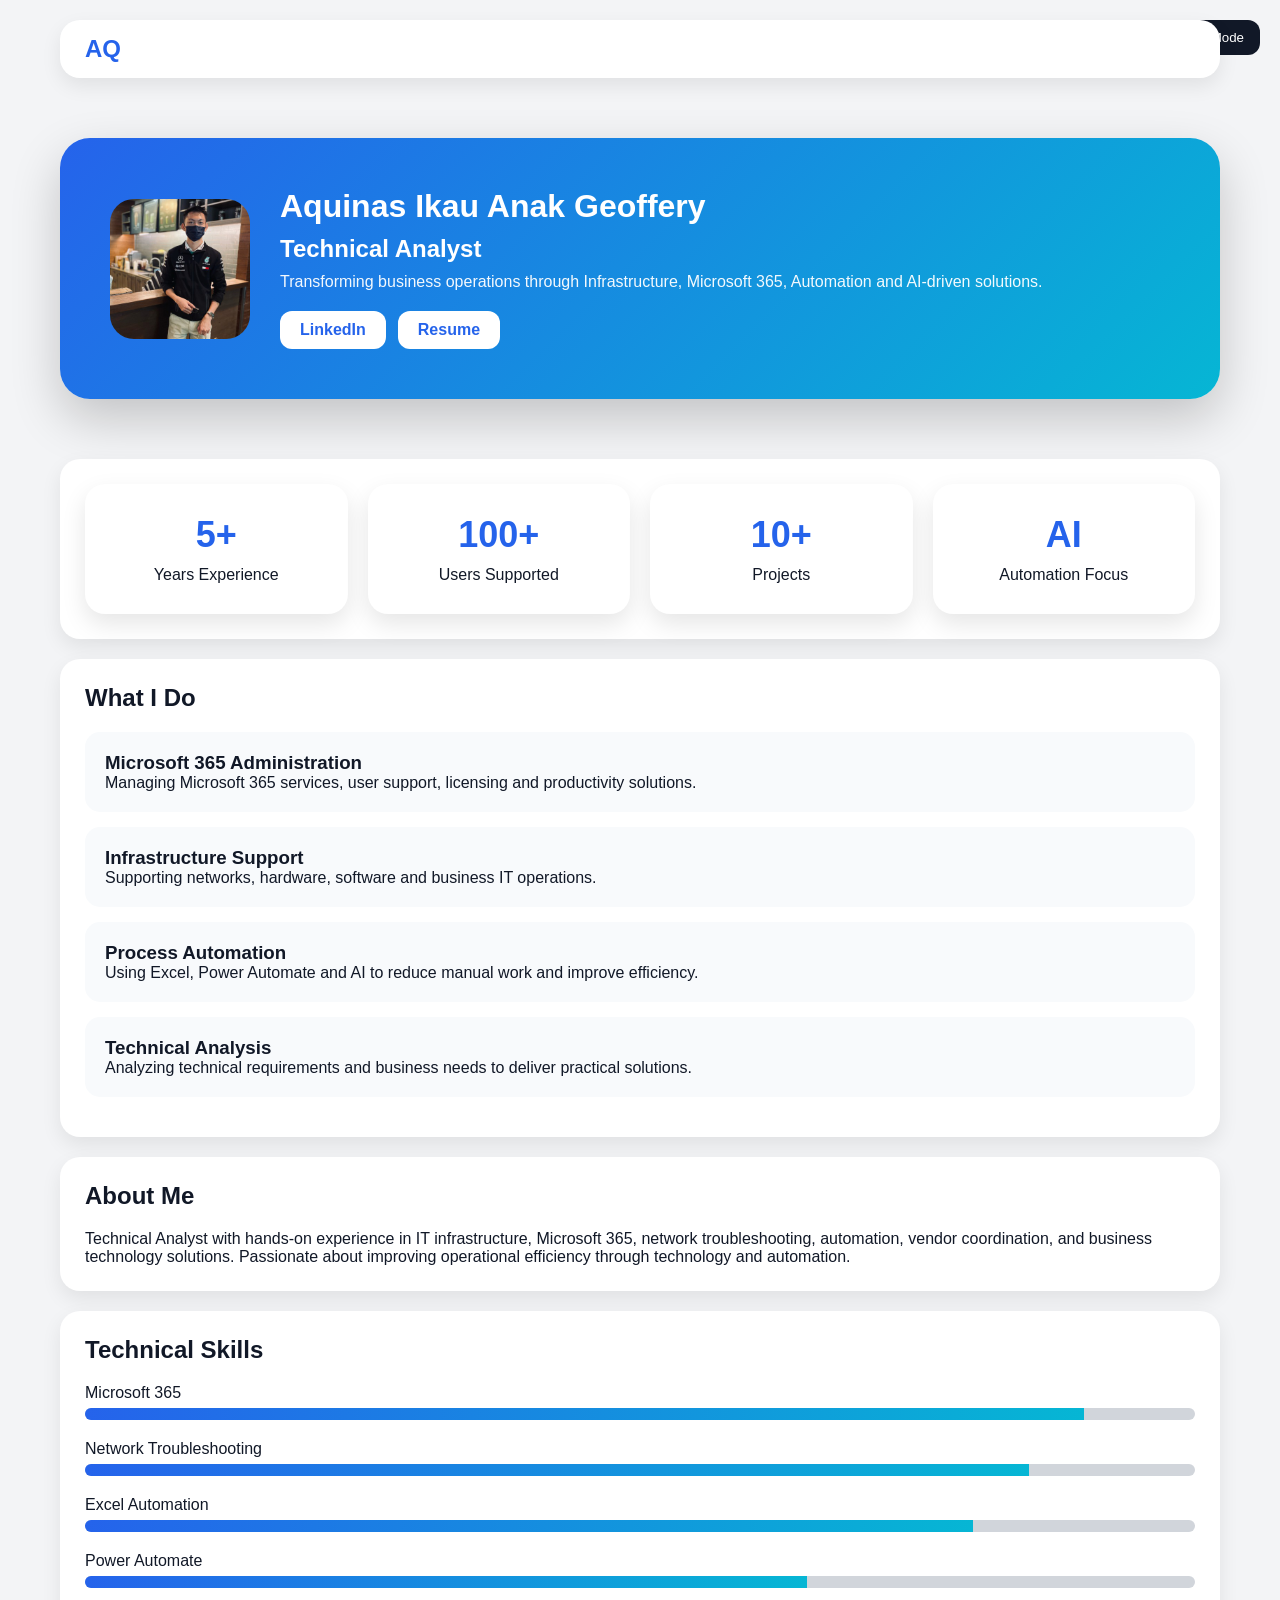
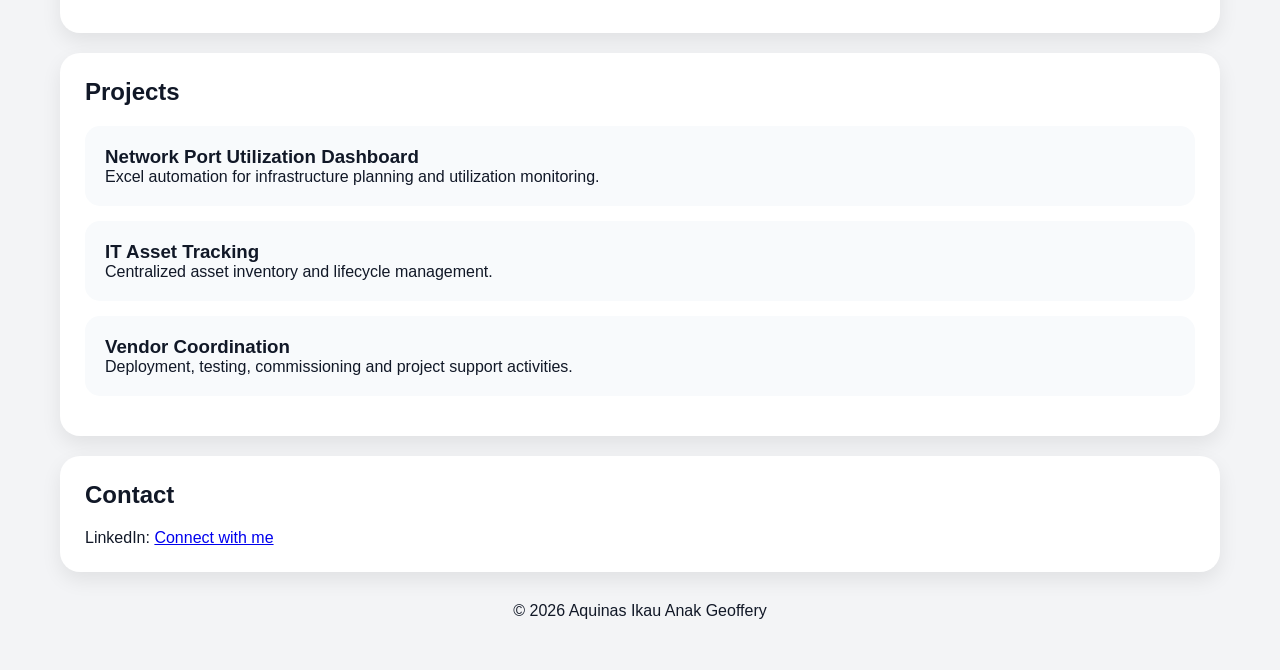
==== index.html @ bc3d0e3d "Update index.html" ====
<!DOCTYPE html>
<html lang="en">
<head>
<meta charset="UTF-8">
<meta name="viewport" content="width=device-width, initial-scale=1.0">
<title>Aquinas Ikau | Technical Analyst</title>

<link rel="stylesheet" href="style.css">

</head>

<body>

<nav class="navbar">

    <div class="logo">
        AQ
    </div>
    
</nav>
<button id="darkModeToggle">🌙 Dark Mode</button>

<header class="hero">

<div class="profile-card">

<div class="avatar">
    <img src="profile.jpg" alt="Aquinas Profile">
</div>

<div>

<h1>Aquinas Ikau Anak Geoffery</h1>

<p class="role">
Technical Analyst
</p>

<p class="tagline">
Transforming business operations through Infrastructure,
Microsoft 365, Automation and AI-driven solutions.
</p>

<div class="hero-buttons">

<a href="https://www.linkedin.com/in/aquinas-ikau-a-668b39130/" target="_blank">
LinkedIn
</a>

<a href="#">
    Resume
</a>

</div>

</div>

</div>

</header>
    
<section class="stats">

    <div class="stat-card">
        <h3>5+</h3>
        <p>Years Experience</p>
    </div>

    <div class="stat-card">
        <h3>100+</h3>
        <p>Users Supported</p>
    </div>

    <div class="stat-card">
        <h3>10+</h3>
        <p>Projects</p>
    </div>

    <div class="stat-card">
        <h3>AI</h3>
        <p>Automation Focus</p>
    </div>

</section>  
    
<section>
    <h2>What I Do</h2>

    <div class="card">
        <h3>Microsoft 365 Administration</h3>
        <p>
            Managing Microsoft 365 services, user support,
            licensing and productivity solutions.
        </p>
    </div>

    <div class="card">
        <h3>Infrastructure Support</h3>
        <p>
            Supporting networks, hardware, software
            and business IT operations.
        </p>
    </div>

    <div class="card">
        <h3>Process Automation</h3>
        <p>
            Using Excel, Power Automate and AI
            to reduce manual work and improve efficiency.
        </p>
    </div>

    <div class="card">
        <h3>Technical Analysis</h3>
        <p>
            Analyzing technical requirements and
            business needs to deliver practical solutions.
        </p>
    </div>
</section>
    
<section>
    <h2>About Me</h2>

<p>
    Technical Analyst with hands-on experience in IT infrastructure,
    Microsoft 365, network troubleshooting, automation, vendor
    coordination, and business technology solutions.

    Passionate about improving operational efficiency through
    technology and automation.
</p>
</section>

<section>
    <h2>Technical Skills</h2>

    <div class="skill">
        <span>Microsoft 365</span>
        <div class="bar">
            <div style="width:90%"></div>
        </div>
    </div>

    <div class="skill">
        <span>Network Troubleshooting</span>
        <div class="bar">
            <div style="width:85%"></div>
        </div>
    </div>

    <div class="skill">
        <span>Excel Automation</span>
        <div class="bar">
            <div style="width:80%"></div>
        </div>
    </div>

    <div class="skill">
        <span>Power Automate</span>
        <div class="bar">
            <div style="width:65%"></div>
        </div>
    </div>
</section>

<section>
    <h2>Projects</h2>

    <div class="card">
        <h3>Network Port Utilization Dashboard</h3>
        <p>Excel automation for infrastructure planning and utilization monitoring.</p>
    </div>

    <div class="card">
        <h3>IT Asset Tracking</h3>
        <p>Centralized asset inventory and lifecycle management.</p>
    </div>

    <div class="card">
        <h3>Vendor Coordination</h3>
        <p>Deployment, testing, commissioning and project support activities.</p>
    </div>

</section>

<section>
    <h2>Contact</h2>

    <p>
        LinkedIn:
        <a href="https://www.linkedin.com/in/aquinas-ikau-a-668b39130/" target="_blank">
            Connect with me
        </a>
    </p>

</section>

<footer>
    © 2026 Aquinas Ikau Anak Geoffery
</footer>

<script>
const toggleBtn = document.getElementById("darkModeToggle");

toggleBtn.addEventListener("click", () => {
    document.body.classList.toggle("dark");

    if(document.body.classList.contains("dark")){
        toggleBtn.innerHTML = "☀️ Light Mode";
    }else{
        toggleBtn.innerHTML = "🌙 Dark Mode";
    }
});
</script>

</body>
</html>
---- style.css ----
*{
    margin:0;
    padding:0;
    box-sizing:border-box;
    font-family:'Segoe UI',sans-serif;
}

body{
    background:#f3f4f6;
    color:#111827;
    max-width:1200px;
    margin:auto;
    padding:20px;
    transition:all 0.3s ease;
}

/* Dark Mode Button */

#darkModeToggle{
    position:fixed;
    top:20px;
    right:20px;
    z-index:999;

    padding:10px 16px;

    border:none;
    border-radius:12px;

    background:#111827;
    color:white;

    cursor:pointer;
}

/* Hero Section */

.hero{
    padding:40px 0;
}

.profile-card{
    background:linear-gradient(
        135deg,
        #2563eb,
        #06b6d4
    );

    border-radius:30px;

    padding:50px;

    display:flex;
    align-items:center;
    gap:30px;

    color:white;

    box-shadow:0 20px 50px rgba(0,0,0,0.2);
}

/* Profile Photo */

.avatar{
    width:140px;
    height:140px;

    border-radius:24px;

    overflow:hidden;

    flex-shrink:0;

    background:white;
}

.avatar img{
    width:100%;
    height:100%;
    object-fit:cover;
}

/* Profile Text */

.role{
    font-size:24px;
    font-weight:600;
    margin-top:10px;
}

.tagline{
    margin-top:10px;
    opacity:0.95;
}

/* Buttons */

.hero-buttons{
    margin-top:20px;

    display:flex;
    gap:12px;
}

.hero-buttons a{
    text-decoration:none;

    background:white;
    color:#2563eb;

    padding:10px 20px;

    border-radius:12px;

    font-weight:bold;
}

/* General Sections */

section{
    background:white;

    margin-top:20px;

    padding:25px;

    border-radius:20px;

    box-shadow:0 8px 20px rgba(0,0,0,0.08);
}

h2{
    margin-bottom:20px;
}

/* Skills */

.skill{
    margin-bottom:20px;
}

.bar{
    margin-top:6px;

    height:12px;

    background:#d1d5db;

    border-radius:10px;

    overflow:hidden;
}

.bar div{
    height:100%;

    background:linear-gradient(
        90deg,
        #2563eb,
        #06b6d4
    );
}

/* Cards */

.card{
    background:#f8fafc;

    padding:20px;

    border-radius:15px;

    margin-bottom:15px;

    transition:0.3s;
}

.card:hover{
    transform:translateY(-5px);
}

/* Stats */

.stats{
    display:grid;

    grid-template-columns:
    repeat(auto-fit,minmax(200px,1fr));

    gap:20px;

    margin-top:20px;
}

.stat-card{
    background:white;

    border-radius:20px;

    padding:30px;

    text-align:center;

    box-shadow:0 10px 25px rgba(0,0,0,0.1);
}

.stat-card h3{
    font-size:36px;

    color:#2563eb;

    margin-bottom:10px;
}

/* Footer */

footer{
    text-align:center;

    padding:30px;
}

/* Dark Mode */

.dark{
    background:#0f172a;
    color:white;
}

.dark section{
    background:#1e293b;
    color:white;
}

.dark .card{
    background:#334155;
}

.dark .stat-card{
    background:#161b22;
}

.dark #darkModeToggle{
    background:white;
    color:#111827;
}

.dark a{
    color:#93c5fd;
}
.navbar{
    position:sticky;
    top:10px;

    background:white;

    display:flex;
    justify-content:space-between;
    align-items:center;

    padding:15px 25px;

    border-radius:20px;

    margin-bottom:20px;

    box-shadow:0 8px 20px rgba(0,0,0,0.08);

    z-index:1000;
}

.logo{
    font-size:24px;
    font-weight:bold;
    color:#2563eb;
}

.nav-links{
    display:flex;
    gap:20px;
}

.nav-links a{
    text-decoration:none;
    color:#333;
    font-weight:600;
}

.dark .navbar{
    background:#1e293b;
}

.dark .nav-links a{
    color:white;
}
``
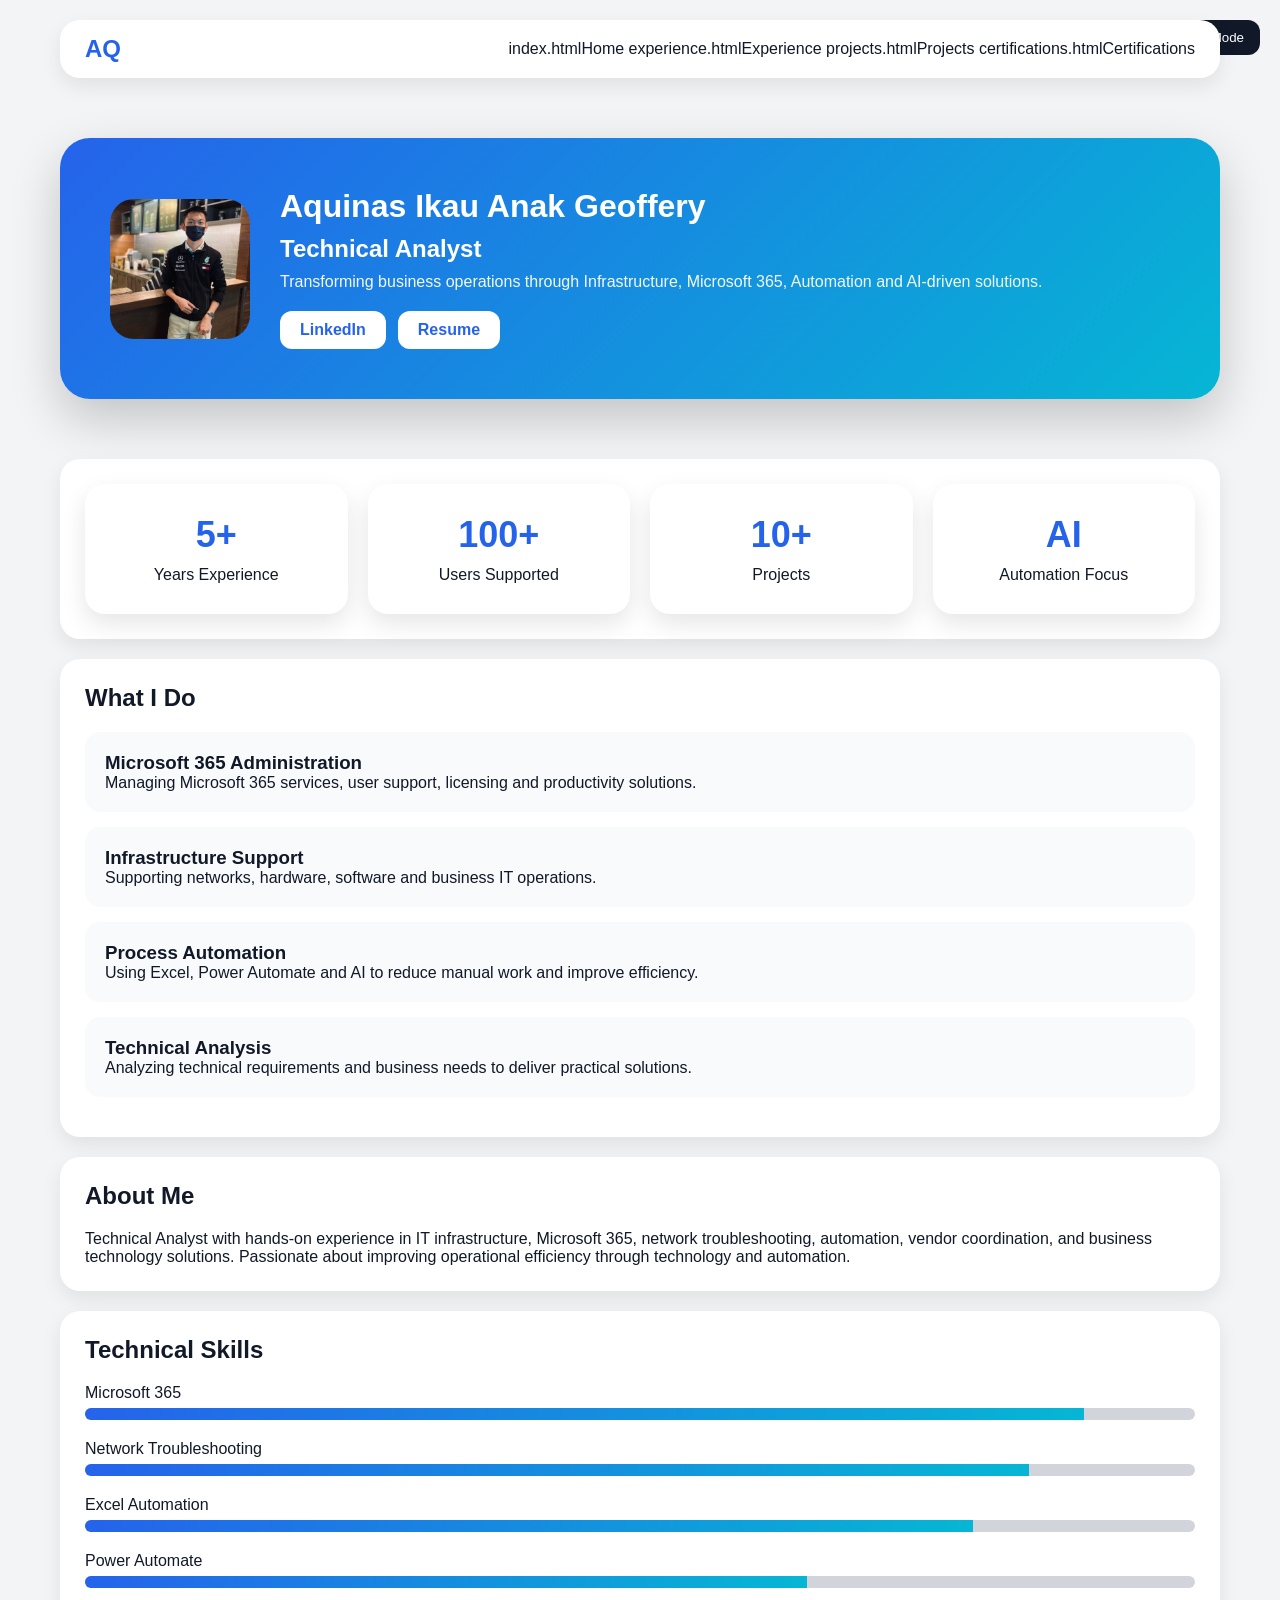
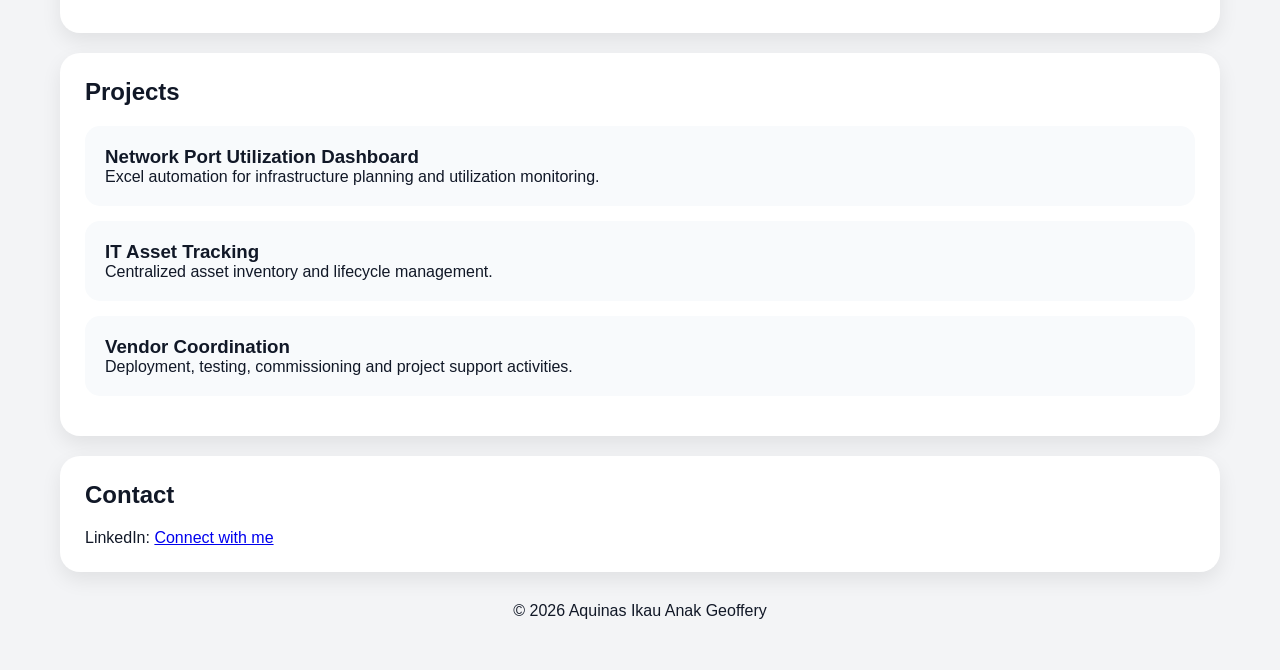
==== commit d2c431e5: "Update index.html" ====
--- a/index.html
+++ b/index.html
@@ -16,7 +16,14 @@
     <div class="logo">
         AQ
     </div>
-    
+
+    <div class="nav-links">
+        index.htmlHome</a>
+        experience.htmlExperience</a>
+        projects.htmlProjects</a>
+        certifications.htmlCertifications</a>
+    </div>
+
 </nav>
 <button id="darkModeToggle">🌙 Dark Mode</button>
 
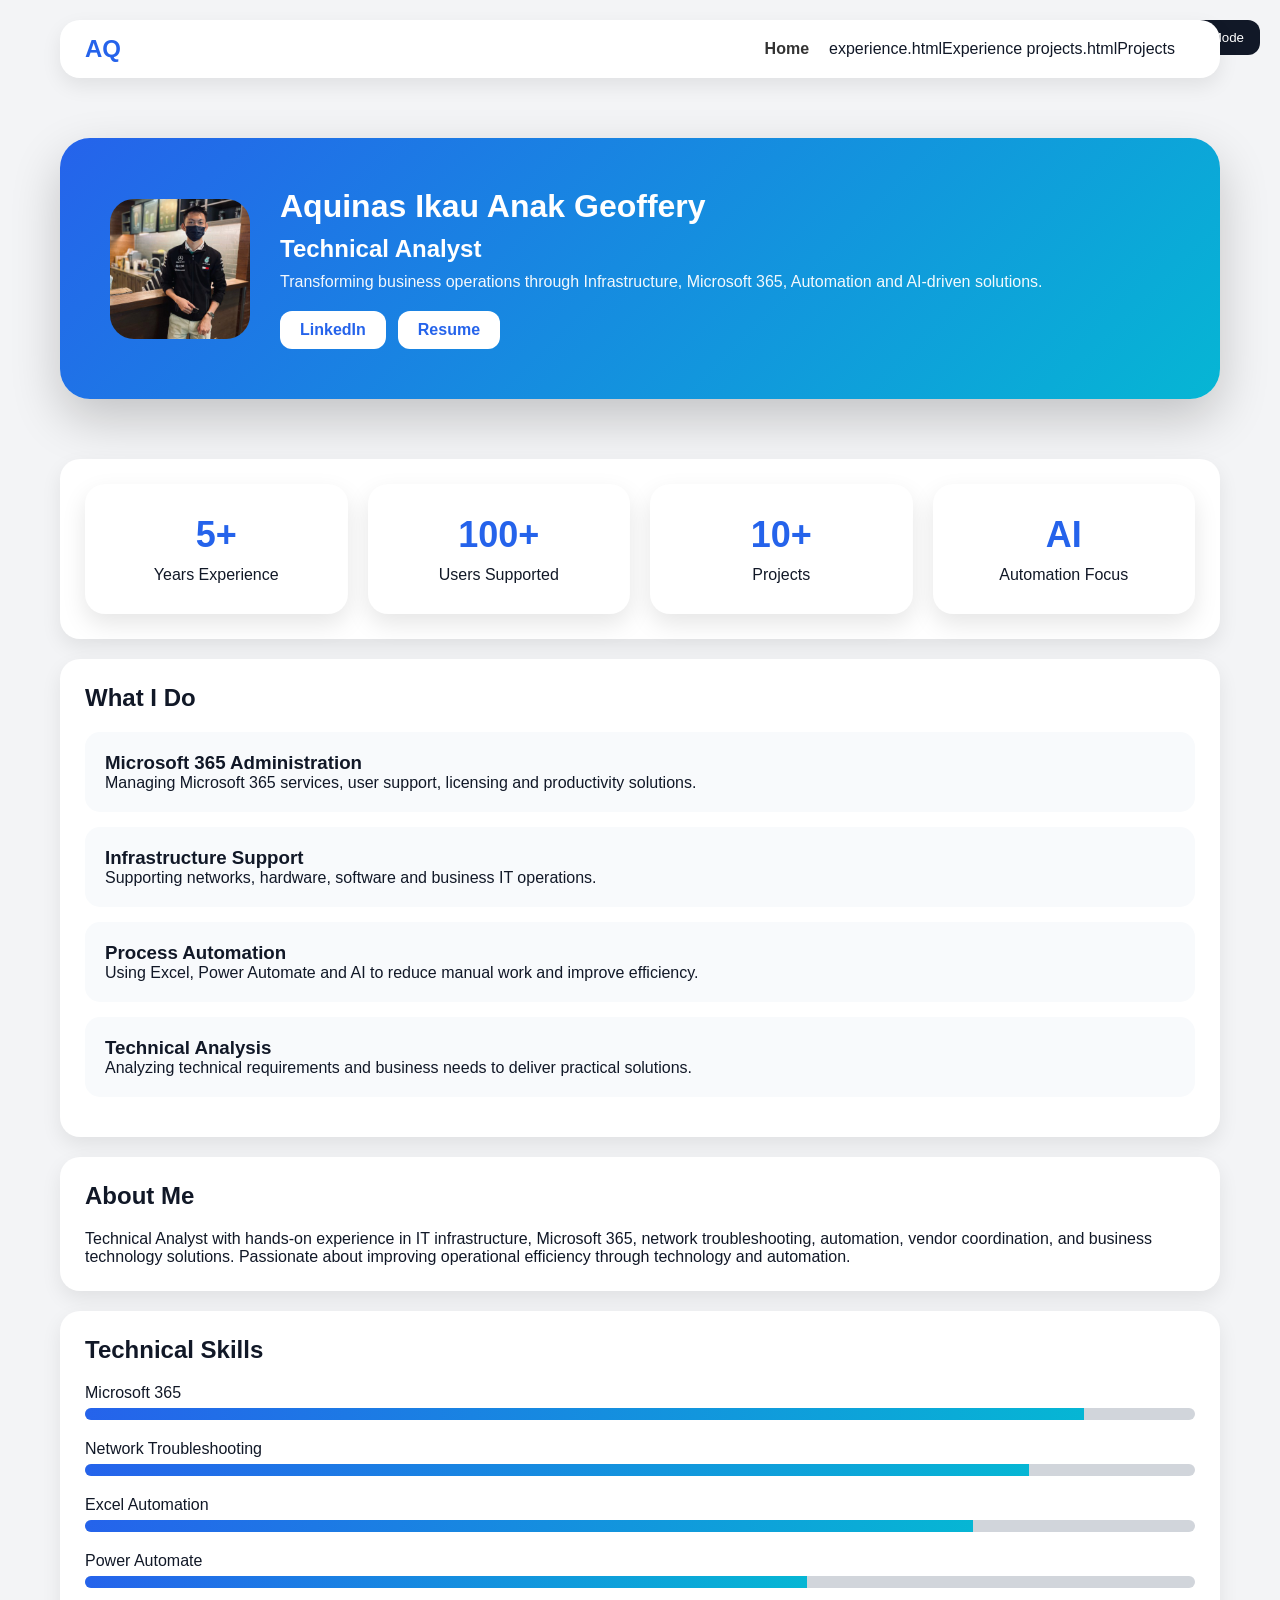
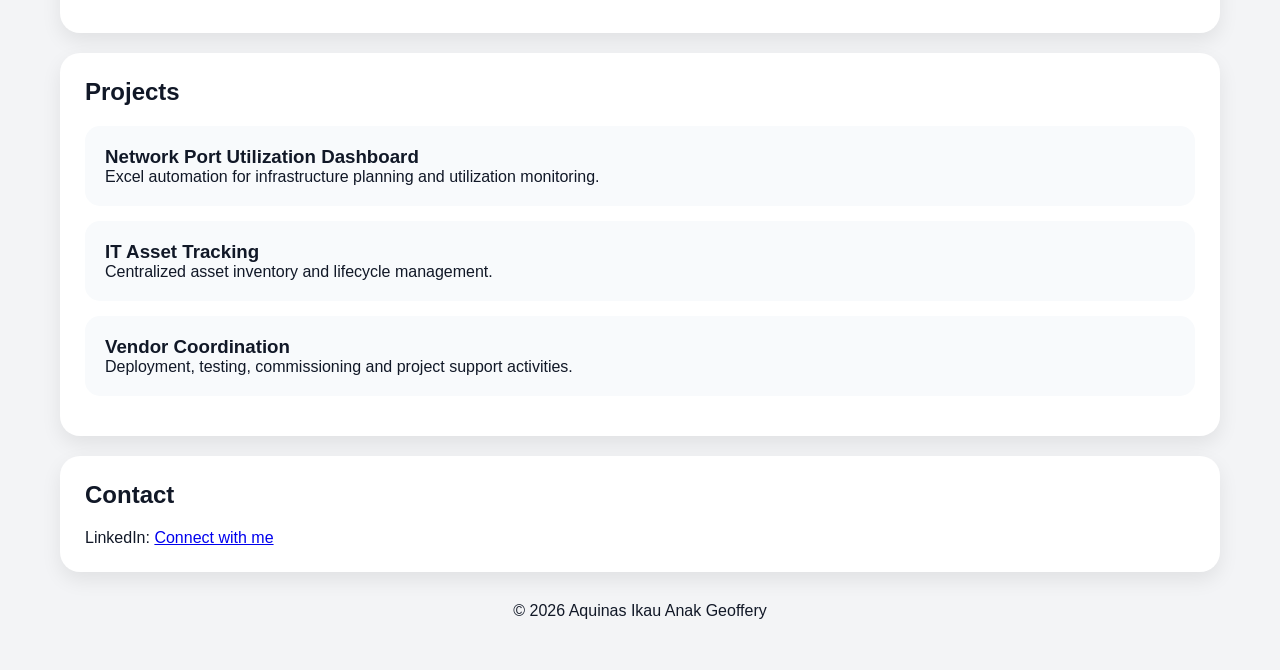
==== commit 242f36ce: "Update index.html" ====
--- a/index.html
+++ b/index.html
@@ -18,13 +18,19 @@
     </div>
 
     <div class="nav-links">
-        index.htmlHome</a>
-        experience.htmlExperience</a>
-        projects.htmlProjects</a>
-        certifications.htmlCertifications</a>
-    </div>
+        
+<a href="index.html">Home</a>
+
+experience.htmlExperience</a>
+
+projects.htmlProjects</a>
+
+<artifications.htmlCertifications</a>
+
+</div>
 
 </nav>
+    
 <button id="darkModeToggle">🌙 Dark Mode</button>
 
 <header class="hero">
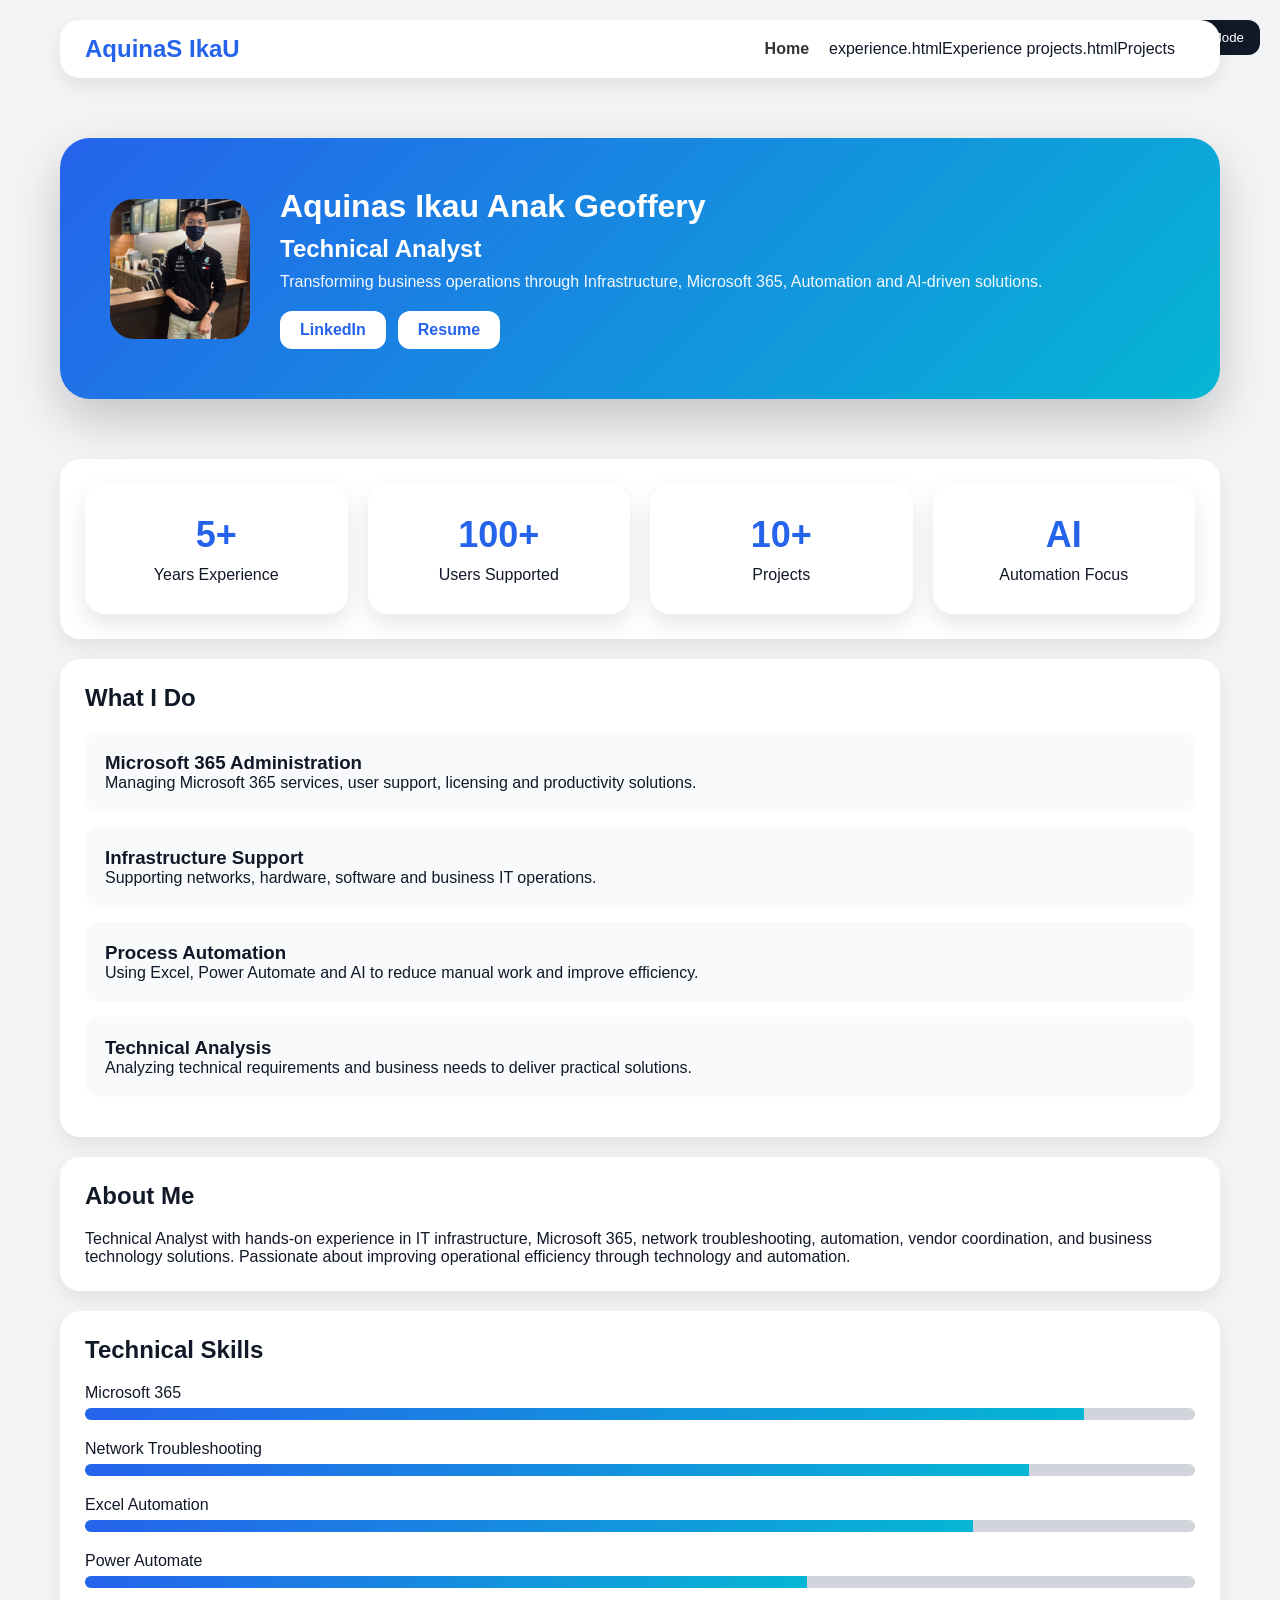
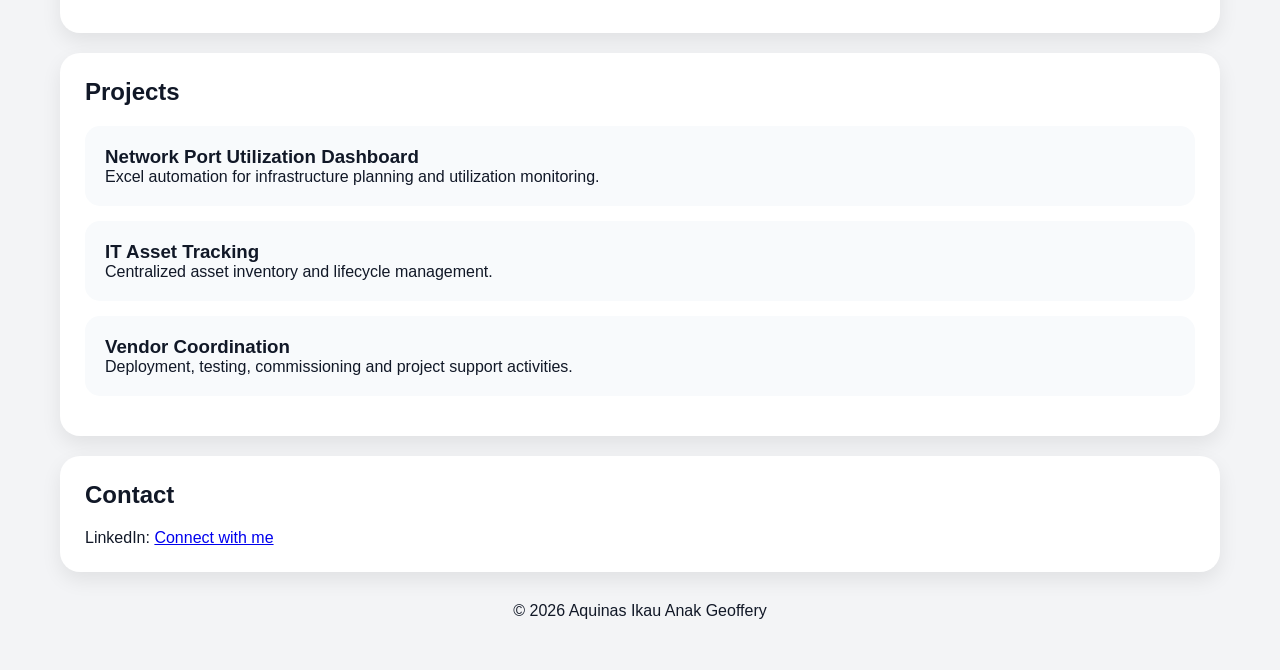
==== commit 8205831c: "Update index.html" ====
--- a/index.html
+++ b/index.html
@@ -14,18 +14,18 @@
 <nav class="navbar">
 
     <div class="logo">
-        AQ
+        AquinaS IkaU
     </div>
 
     <div class="nav-links">
         
-<a href="index.html">Home</a>
-
-experience.htmlExperience</a>
-
-projects.htmlProjects</a>
-
-<artifications.htmlCertifications</a>
+     <a href="index.html">Home</a>
+
+     experience.htmlExperience</a>
+
+     projects.htmlProjects</a>
+
+     <artifications.htmlCertifications</a>
 
 </div>
 
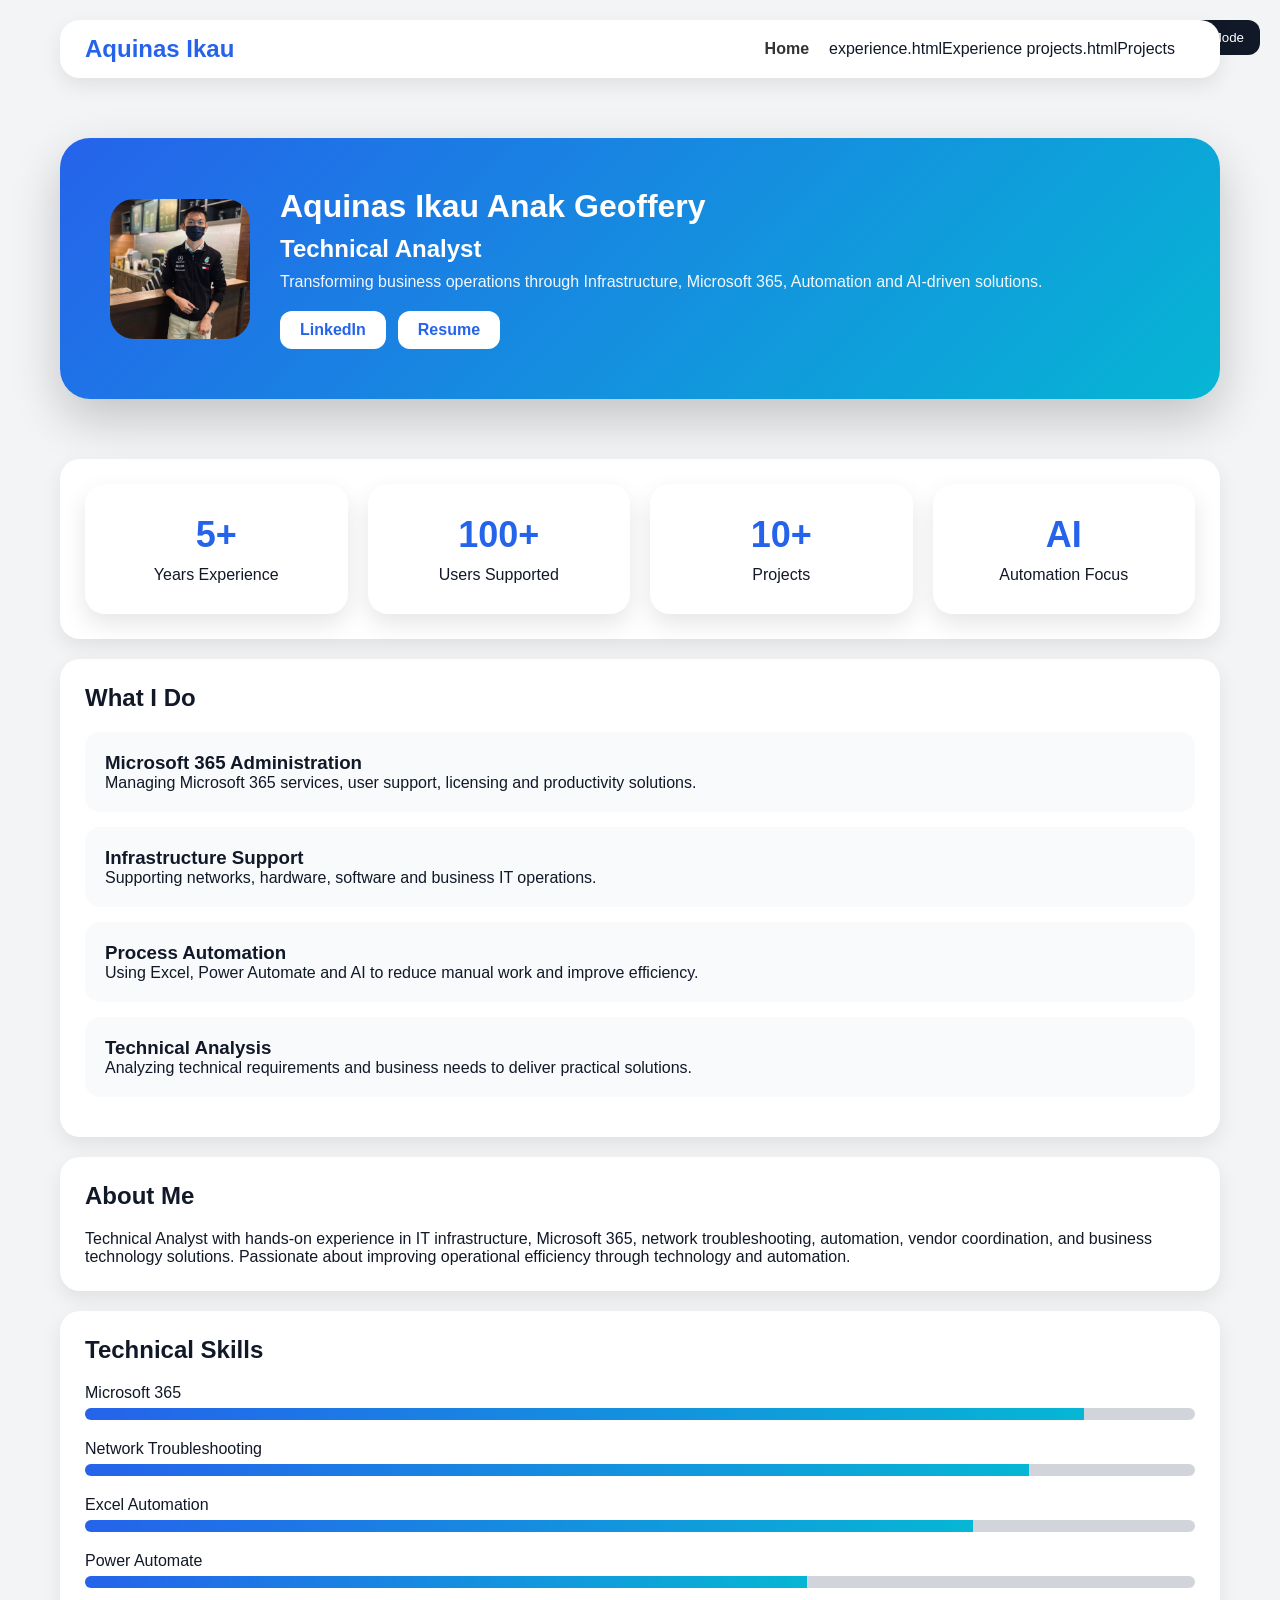
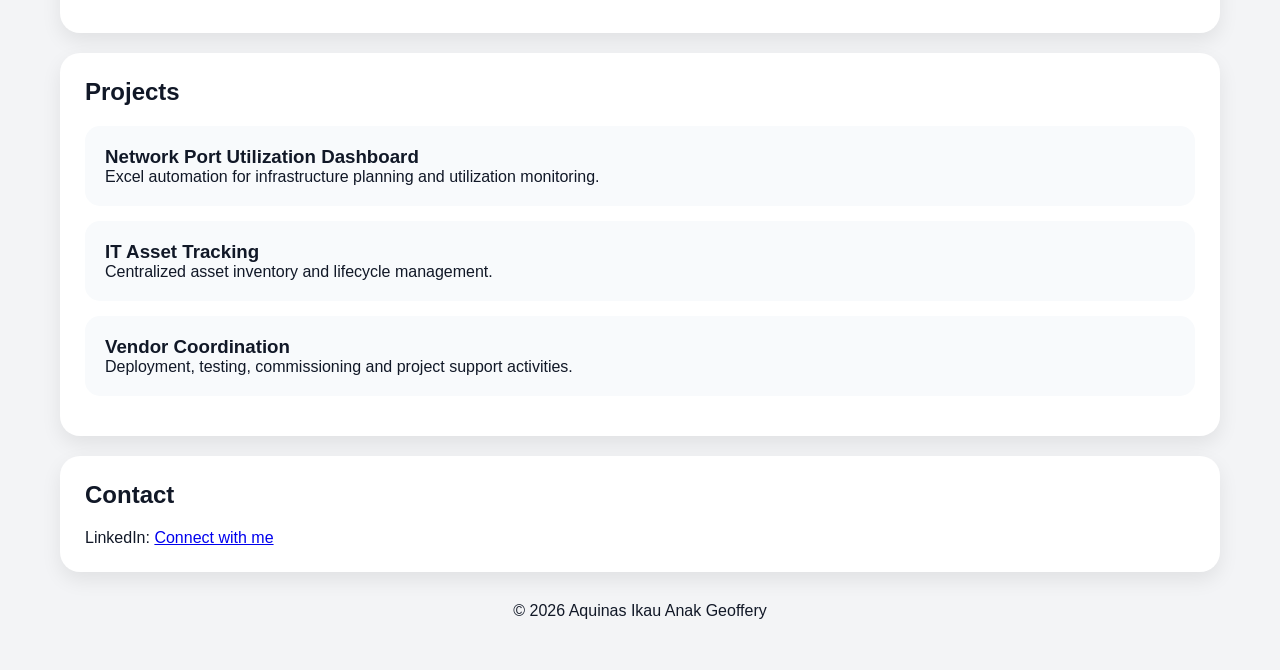
==== commit 96164076: "Update index.html" ====
--- a/index.html
+++ b/index.html
@@ -14,7 +14,7 @@
 <nav class="navbar">
 
     <div class="logo">
-        AquinaS IkaU
+        Aquinas Ikau
     </div>
 
     <div class="nav-links">
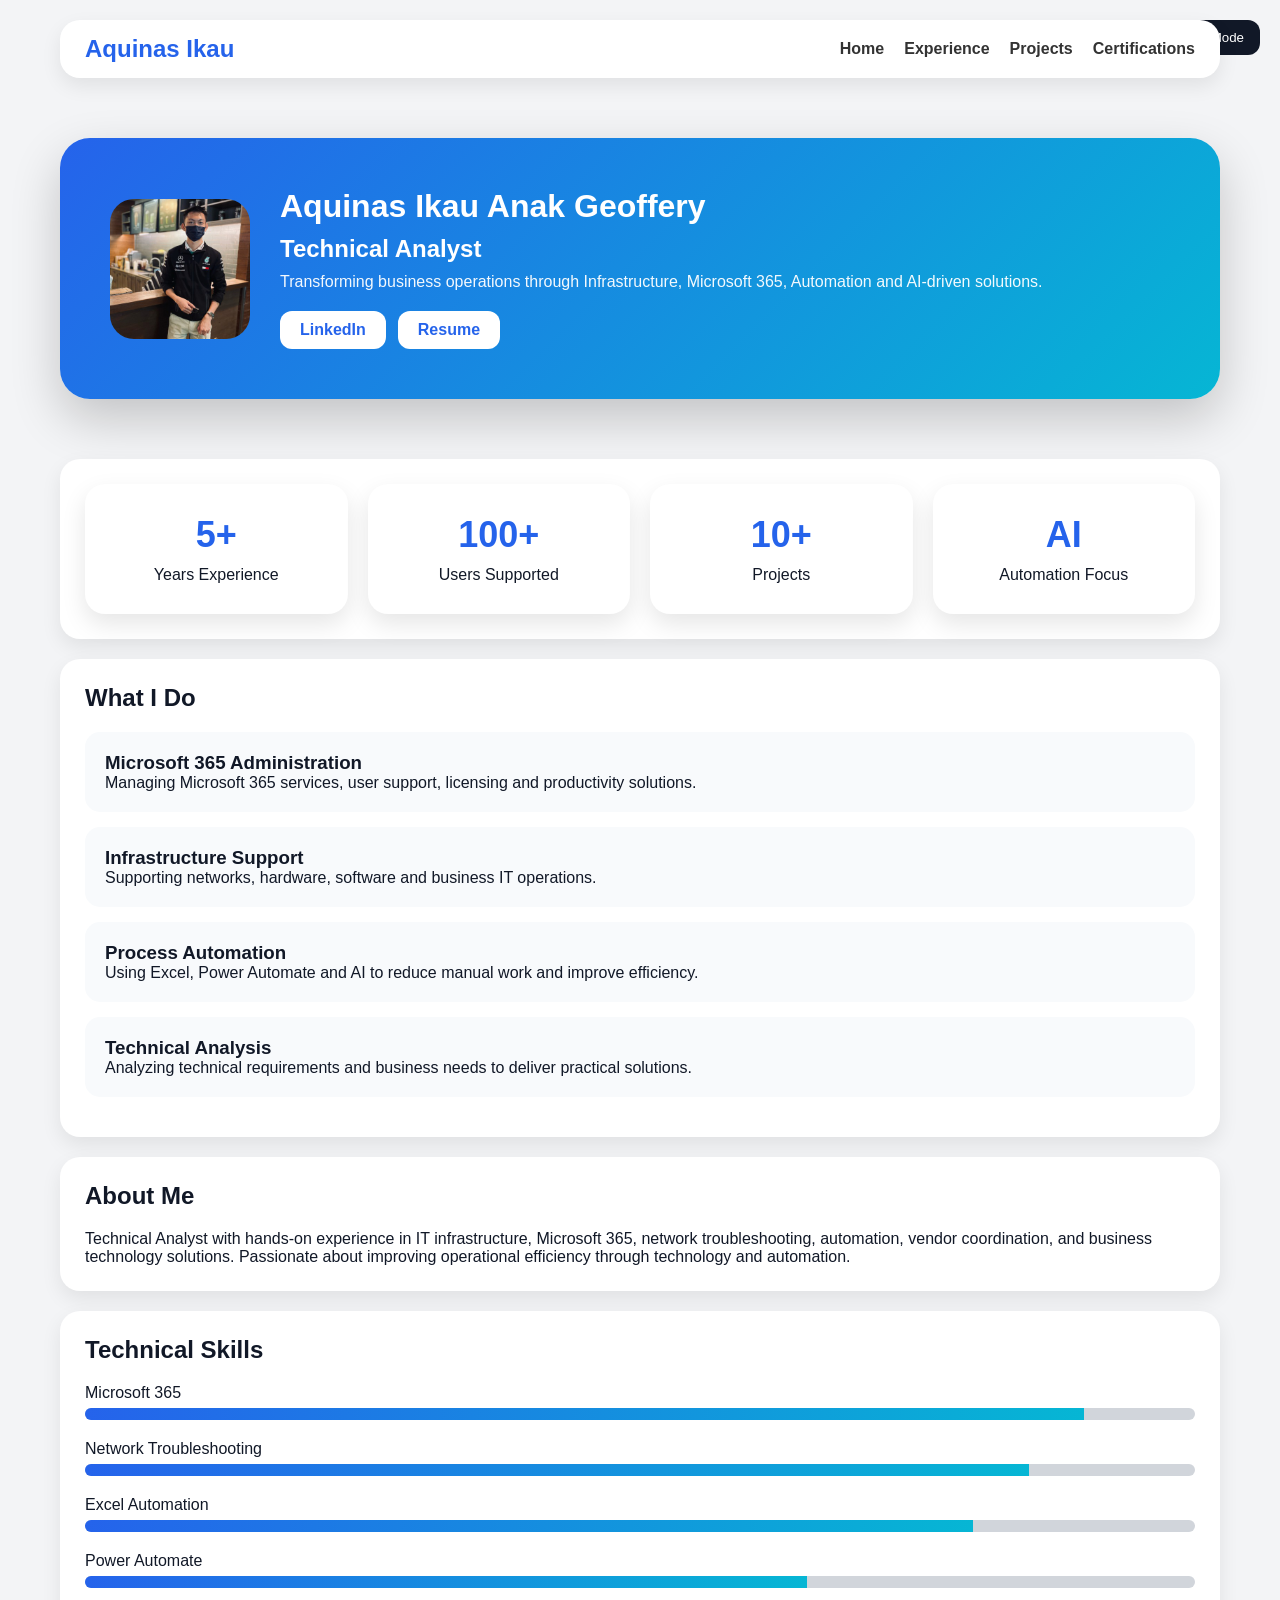
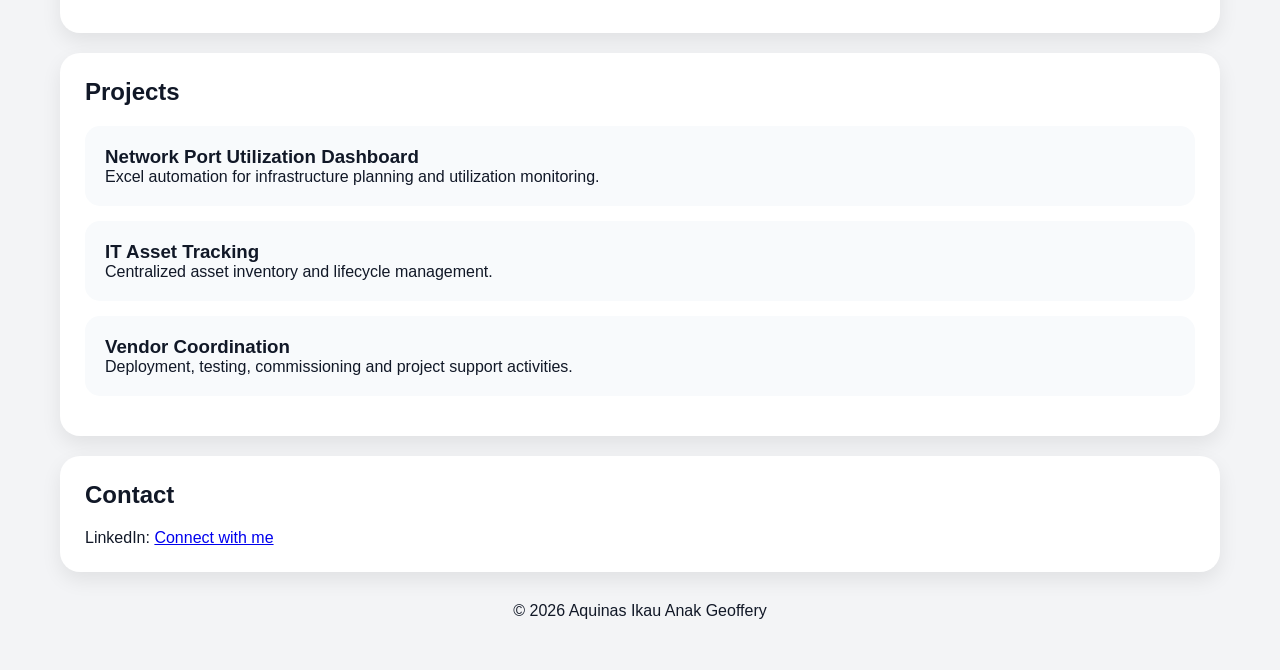
==== commit c226915a: "Update index.html" ====
--- a/index.html
+++ b/index.html
@@ -19,13 +19,10 @@
 
     <div class="nav-links">
         
-     <a href="index.html">Home</a>
-
-     experience.htmlExperience</a>
-
-     projects.htmlProjects</a>
-
-     <artifications.htmlCertifications</a>
+    <a href="index.html">Home</a>
+        <a href="experience.html">Experience </a>
+        <a href="projects.html">Projects </a>
+        <a href="certifications.htmlcertifications">Certifications </a>
 
 </div>
 
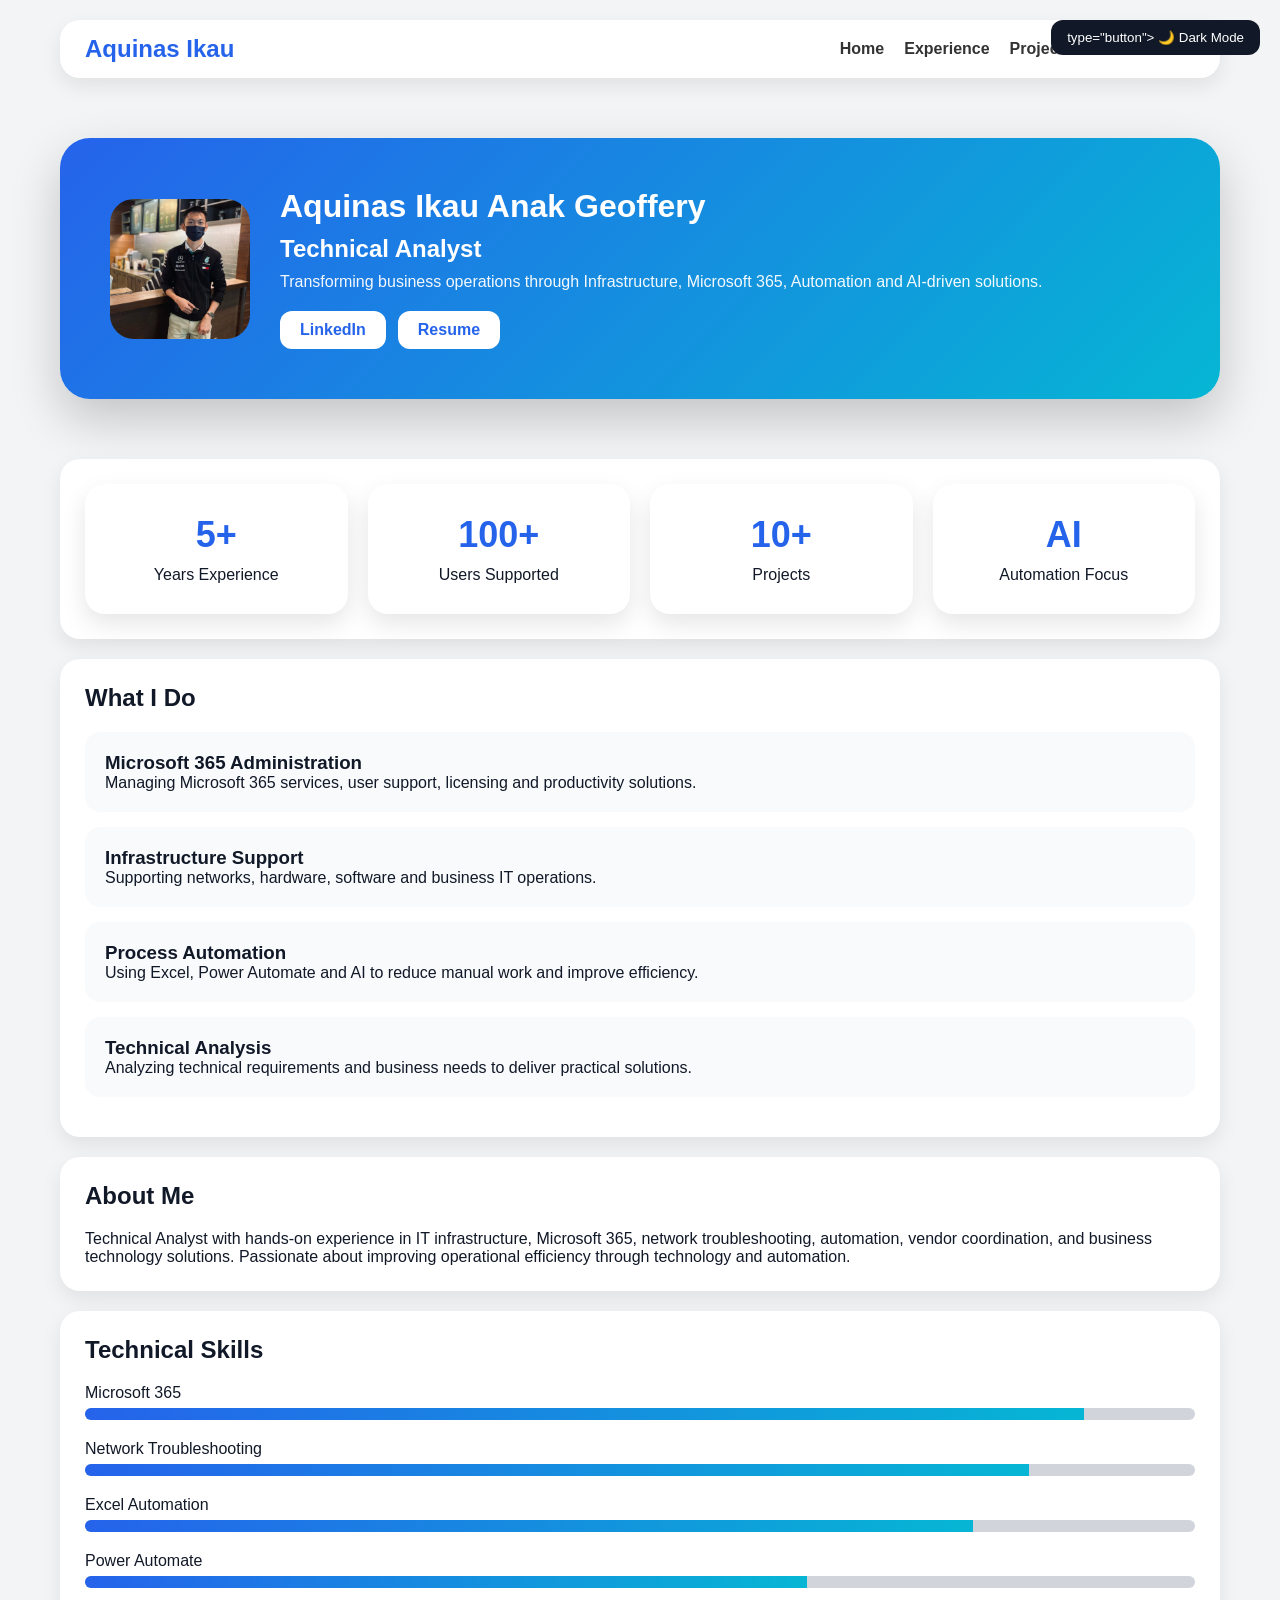
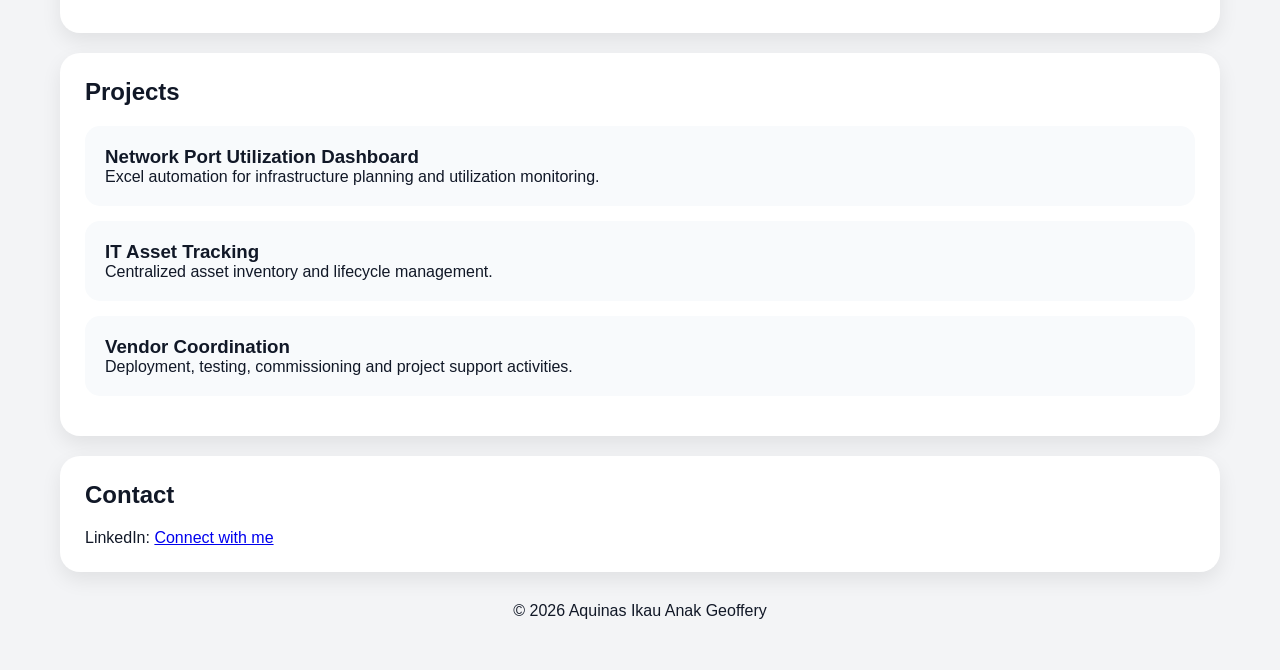
==== commit 86a8b1c2: "Update index.html" ====
--- a/index.html
+++ b/index.html
@@ -25,11 +25,13 @@
         <a href="certifications.htmlcertifications">Certifications </a>
 
 </div>
+    
+<button id="darkModeToggle"> type="button">
+🌙 Dark Mode
+</button>
 
 </nav>
     
-<button id="darkModeToggle">🌙 Dark Mode</button>
-
 <header class="hero">
 
 <div class="profile-card">
